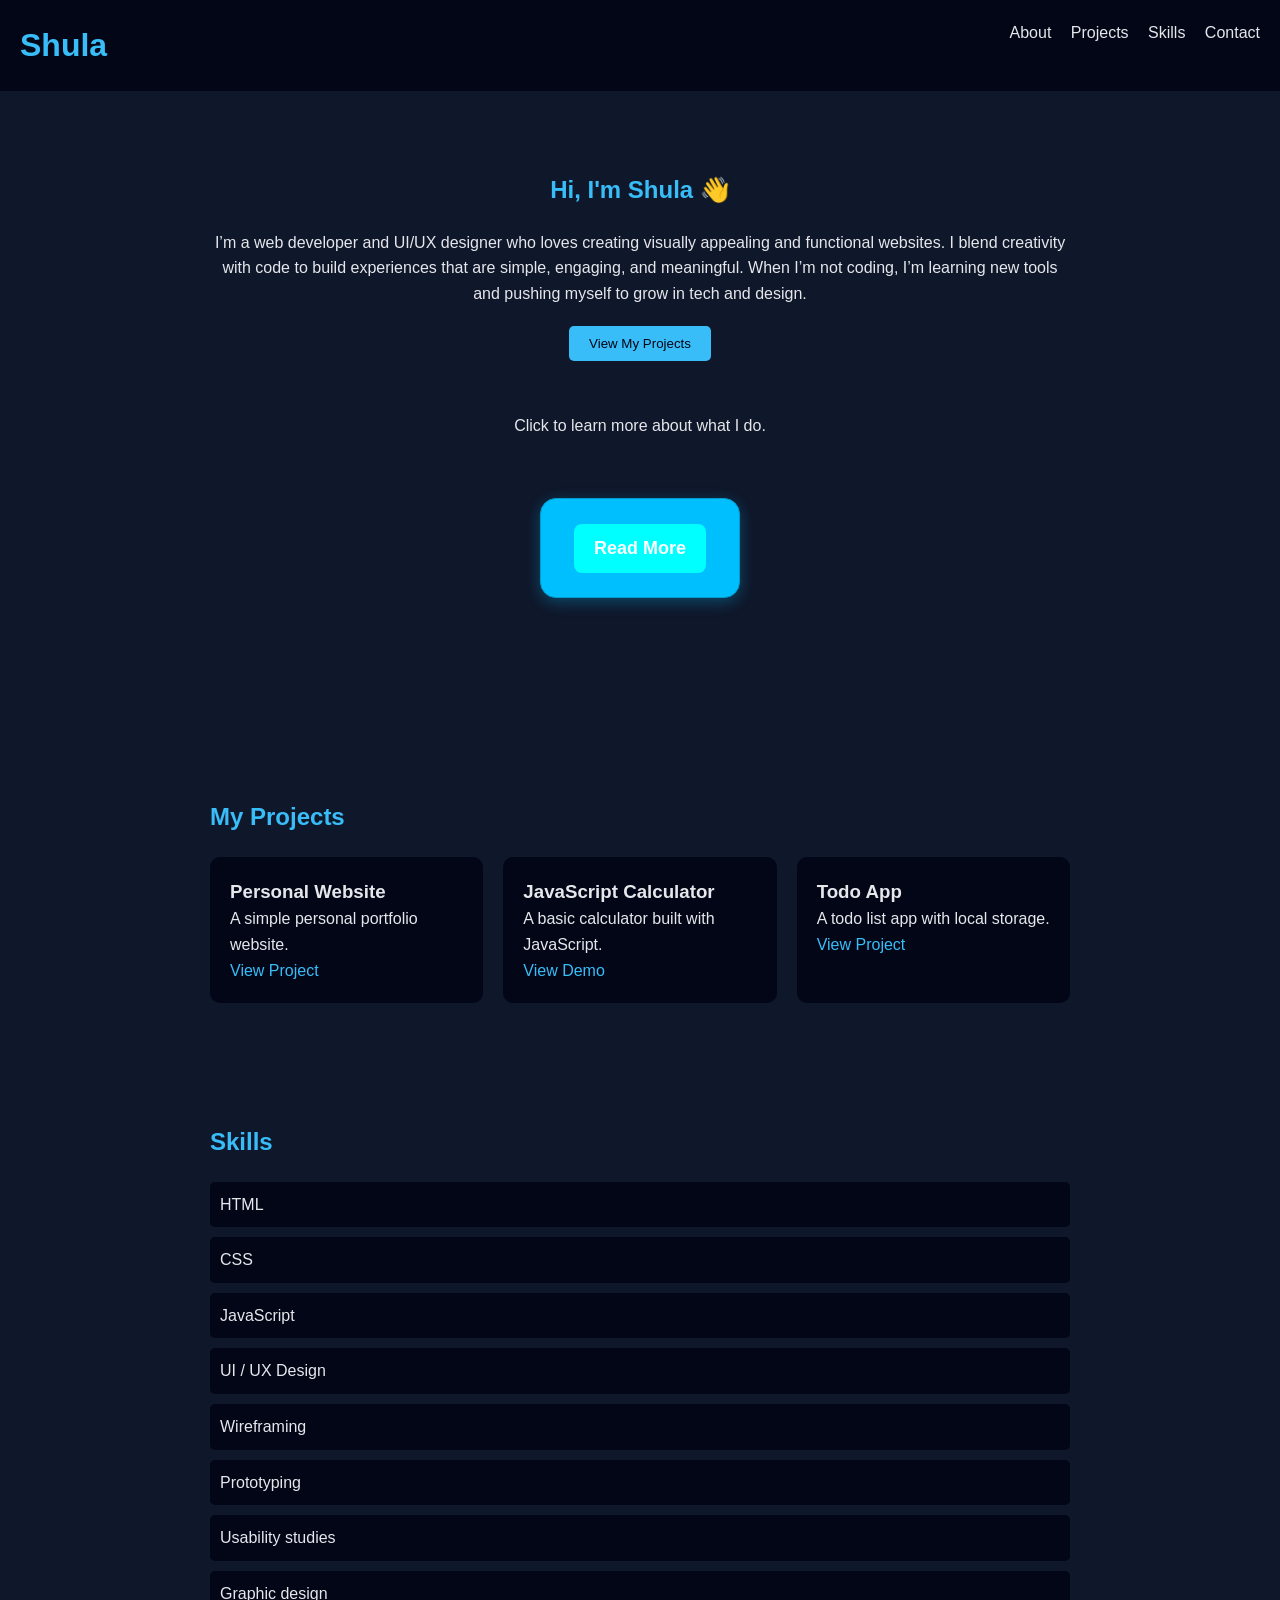
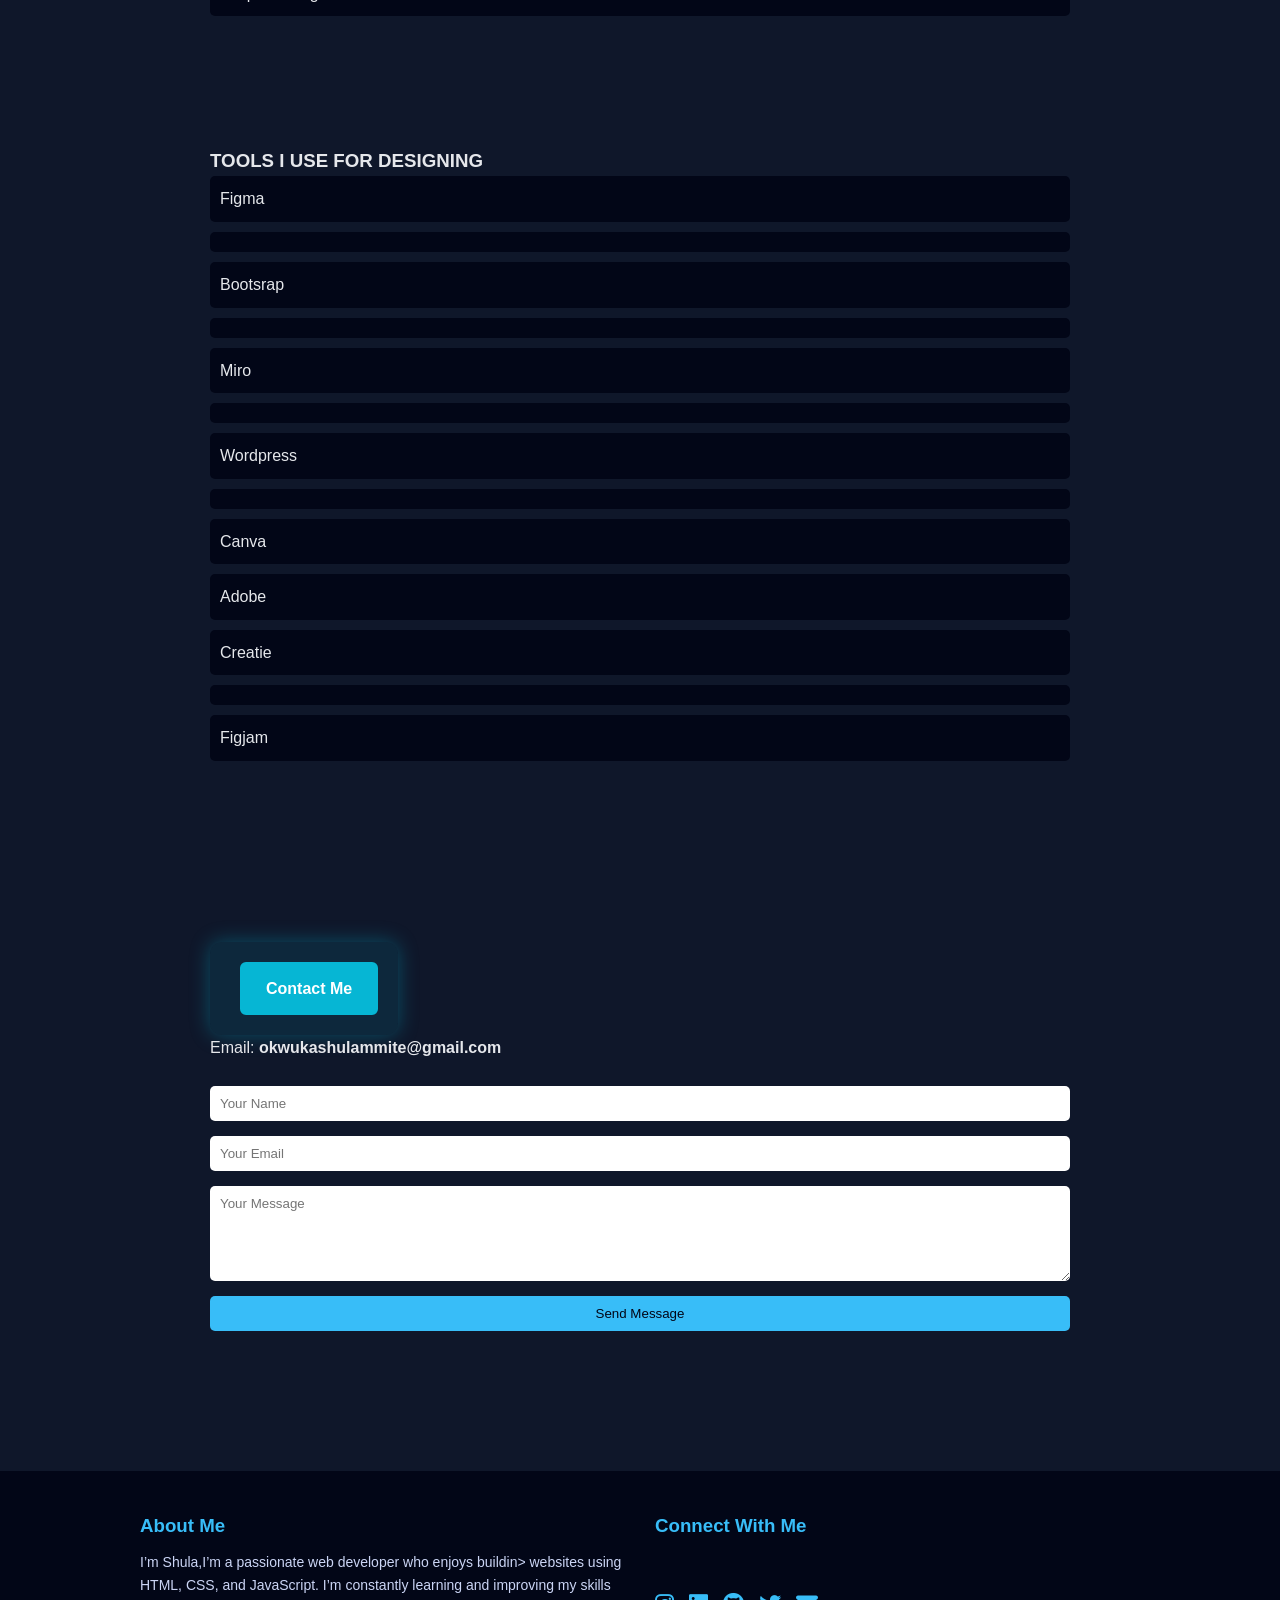
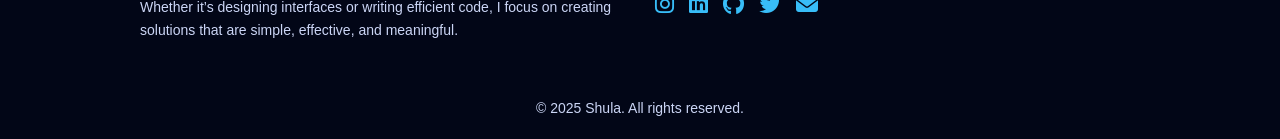
==== index.html @ 353653dd "Initial commit" ====
<!DOCTYPE html>
<html lang="en">
<head>
  <meta charset="UTF-8" />
    <meta name="viewport" content="width=device-width, initial-scale=1.0" />
      <title>Shula | Personal Website</title>
        <link rel="stylesheet" href="style.css" />
        <link
          rel="stylesheet"
            href="https://cdnjs.cloudflare.com/ajax/libs/font-awesome/6.5.0/css/all.min.css"
            />
        </head>
        <body>

          <!-- Navbar -->
            <header>
                <h1>Shula</h1><br>
                    <nav>
<a href="about.html">About</a>    
   <a href="#projects">Projects</a>
    <a href="#skills">Skills</a>
      <a href="#contact">Contact</a>
            </nav>
            </header>

         <!-- Hero Section -->
       <section class="hero">
        <h2>Hi, I'm Shula 👋</h2>
          <p> I’m a web developer and UI/UX designer who loves creating visually appealing and functional websites. I blend creativity with code to build experiences that are simple, engaging, and meaningful. When I’m not coding, I’m learning new tools and pushing myself to grow in tech and design.</p>
<button onclick="scrollToProjects()">View My Projects</button><br>
<br><br>
 <p> Click to learn more about what I do.                                </p>
<div class="read-more-container">
  <a href="about.html" class="read-more-link">Read More</a>
  </div>             
                                     </a>
                                     </section>

          <!-- Projects -->
         <section id="projects">
            <h2>My Projects</h2>

      <div class="projects-container">
        <div class="project-card">
        <h3>Personal Website</h3>
         <p>A simple personal portfolio website.</p>
 <a href="#">View Project</a>
              </div>

      <div class="project-card">
     <h3>JavaScript Calculator</h3>
     <p>A basic calculator built with JavaScript.</p>
  <a href="projects/calculator/index.html" target="_blank">
      View Demo
        </a>
         </div>

       <div class="project-card">
       <h3>Todo App</h3>
        <p>A todo list app with local storage.</p>
       <a href="#">View Project</a>
             </div>
           </div>
           </section>

     <!-- Skills -->
       <section id="skills">
          <h2>Skills</h2>
           <ul>
      <li>HTML</li>
     <li>CSS</li>
     <li>JavaScript</li>
     <li>UI / UX Design</li>
     <li>Wireframing</li>
     <li>Prototyping</li>
     <li>Usability studies</li>
     <li>Graphic design</li>
     </ul>
       </section>


       <!-- Tools -->
       <section id="Tools">
       <h3><strong>TOOLS I USE FOR DESIGNING</strong></h3>
       <ul>
       <li>Figma<li>
       <li>Bootsrap<li>
       <li>Miro<li>
       <li>Wordpress<li>
       <li>Canva</li>
       <li>Adobe</li>
       <li>Creatie<li>
       <li>Figjam</li>
       </ul>
       </section>
       
             <!-- Contact -->
   <section id="contact"><br>
    <div class="contact-btn-container">
  <a href="contact.html" class="contact-btn">Contact Me</a>
       </div>
    <p>Email: <strong>okwukashulammite@gmail.com</strong></p><br>
<form 
  class="contact-form" 
    action="https://formspree.io/f/abcdwxyz" 
      method="POST"
      >
        <input type="text" name="name" placeholder="Your Name" required />
          <input type="email" name="email" placeholder="Your Email" required />
            <textarea name="message" placeholder="Your Message" rows="5" required></textarea>
              <button type="submit">Send Message</button>
              </form>
                   </section>

<footer class="footer">
  <div class="footer-container">

      <!-- About Me -->
          <div class="footer-about">
                <h3>About Me</h3>
                      <p>
 I’m Shula,I’m a passionate web developer who enjoys buildin>
             websites using HTML, CSS, and JavaScript.
              I’m constantly learning and improving my skills 
               Whether it’s designing interfaces or writing efficient code, I focus on creating solutions that are simple, effective, and meaningful.
               </p>
                   </p>
                     </div>

                   <!-- Social Icons -->
                  <div class="footer-socials">
      <h3>Connect With Me</h3><br>                
    <div class="social-icons">
   <a href="https://instagram.com/cindybae2008" target="_blank">
         <i class="fab fa-instagram"></i><br>
        
                  </a>
    <a href="https://linkedin.com/in/shulammite-okwuka" target="_blank">
         <i class="fab fa-linkedin"></i><br>
               </a>
    <a href="https://github.com/voidnite" target="_blank">
        <i class="fab fa-github"></i><br>
                  </a>
  <a href="https://twitter.com/@cindybae2008" target="_blank">
                                                                                                                                                                   
         <i class="fab fa-twitter"></i><br>
        </a>
      <a href="mailto:okwukashulammite@gmail.com">
     <i class="fas fa-envelope"></i><br>
                     </a>
                 </div>
                   </div>

            </div>
<br>
     <p class="footer-copy">© 2025 Shula. All rights reserved.</p>
                   </footer>
  
    <script src="script.js"></script>
             </body>
             </html>
---- style.css ----
* {
  margin: 0;
    padding: 0;
      box-sizing: border-box;
        font-family: Arial, sans-serif;
        }

        body {
          background: #0f172a;
            color: #e5e7eb;
              line-height: 1.6;
              }

              /* Navbar */
              header {
                display: flex;
                  justify-content: space-between;
                    padding: 20px;
                      background: #020617;
                      }

                      header h1 {
                        color: #38bdf8;
                        }

                        nav a {
                          margin-left: 15px;
                            color: #e5e7eb;
                              text-decoration: none;
                              }

                              nav a:hover {
                                color: #38bdf8;
                                }

                                /* Hero */
                                .hero {
                                  text-align: center;
                                    padding: 80px 20px;
                                    }

                                    .hero button {
                                      margin-top: 20px;
                                        padding: 10px 20px;
                                          border: none;
                                            background: #38bdf8;
                                              color: #020617;
                                                cursor: pointer;
                                                  border-radius: 5px;
                                                  }

                                                  .hero button:hover {
                                                    background: #0ea5e9;
                                                    }

                                                    /* Sections */
                                                    section {
                                                      padding: 60px 20px;
                                                        max-width: 900px;
                                                          margin: auto;
                                                          }

                                                          h2 {
                                                            margin-bottom: 20px;
                                                              color: #38bdf8;
                                                              }

                                                              /* Projects */
                                                              .projects-container {
                                                                display: grid;
                                                                  grid-template-columns: repeat(auto-fit, minmax(250px, 1fr));
                                                                    gap: 20px;
                                                                    }

                                                                    .project-card {
                                                                      background: #020617;
                                                                        padding: 20px;
                                                                          border-radius: 10px;
                                                                          }

                                                                          .project-card a {
                                                                            color: #38bdf8;
                                                                              text-decoration: none;
                                                                              }

                                                                              /* Skills */
                                                                              ul {
                                                                                list-style: none;
                                                                                }

                                                                                ul li {
                                                                                  background: #020617;
                                                                                    padding: 10px;
                                                                                      margin-bottom: 10px;
                                                                                        border-radius: 5px;
                                                                                        }

                                                                                        /* Footer */
.footer {
  background: #020617;
    margin-top: 80px;
      padding: 40px 20px 20px;
      }

      .footer-container {
        max-width: 1000px;
          margin: auto;
            display: grid;
              grid-template-columns: repeat(auto-fit, minmax(250px, 1fr));
                gap: 30px;
                }

                .footer h3 {
                  color: #38bdf8;
                    margin-bottom: 10px;
                    }

                    .footer p {
                      color: #cbd5f5;
                        font-size: 14px;
                        }

                        /* Social Icons */
                        .social-icons {
                          display: flex;
                            gap: 15px;
                              margin-top: 10px;
                              }

                              .social-icons a {
                                font-size: 22px;
                                  color: #38bdf8;
                                    transition: 0.3s;
                                    }

                                    .social-icons a:hover {
                                      color: #06b6d4;
                                        transform: translateY(-3px);
                                        }

                                        .footer-copy {
                                          text-align: center;
                                            margin-top: 30px;
                                              font-size: 13px;
                                                color: #94a3b8;
                                                }

                                                                                        
                                                                                              .contact-btn {
                                                                                                display: inline-block;
                                                                                                  margin-left: 10px;
                                                                                                    padding: 12px 24px;
                                                                                                      background: #06b6d4; /* Brighter cyan */
                                                                                                        color: #ffffff;
                                                                                                          border: 2px solid #06b6d4;
                                                                                                            border-radius: 6px;
                                                                                                              text-decoration: none;
                                                                                                                font-weight: bold;
                                                                                                                  transition: 0.3s;
                                                                                                                  }

                                                                                                                  .contact-btn:hover {
                                                                                                                    background: #0ea5e9; /* Lighter blue on hover */
                                                                                                                      border-#0ea5e9
                                                                                                                      color: #ffffff;
                                                                                                                        transform: translateY(-2px);
                                                                                                                          }

.contact-btn-container {
  margin-top: 25px;
    padding: 20px;
      display: inline-block;
        border-radius: 12px;
          background: rgba(6, 182, 212, 0.1); /* soft glow */
            box-shadow: 0 0 20px rgba(6, 182, 212, 0.35);
            }
            
.contact-section {
  max-width: 500px;
    margin: auto;
    }

    .contact-form {
      display: flex;
        flex-direction: column;
        }

        .contact-form input,
        .contact-form textarea {
          margin-bottom: 15px;
            padding: 10px;
              border-radius: 5px;
                border: none;
                  outline: none;
                  }

                  .contact-form button {
                    padding: 10px;
                      background: #38bdf8;
                        color: #020617;
                          border: none;
                            border-radius: 5px;
                              cursor: pointer;
                              }

                              .contact-form button:hover {
                                background: #0ea5e9;
                                }
                                                                                                              .contact-btn:hover {
                                                                                                                background: #38bdf8;
                                                                                                                  color: #020617;
                                                                                                                  }
                                                                                              }
           .social-container {
             margin-top: 40px;
               padding: 25px;
                 background: #020617;
                   border-radius: 15px;
                     box-shadow: 0 0 25px rgba(6, 182, 212, 0.25);
                     }

                     .social-container h3 {
                       margin-bottom: 15px;
                         color: #38bdf8;
                         }

                         /* Links inside container */
                         .social-links {
                           display: grid;
                             grid-template-columns: repeat(auto-fit, minmax(120px, 1fr));
                               gap: 15px;
                               }

                               .social-links a {
                                 text-align: center;
                                   padding: 12px;
                                     background: rgba(6, 182, 212, 0.1);
                                       color: #38bdf8;
                                         text-decoration: none;
                                           border-radius: 8px;
                                             font-weight: bold;
                                               transition: 0.3s;
                                               }

                                               .social-links a:hover {
                                                 background: #06b6d4;
                                                   color: #020617;
                                                     transform: translateY(-3px);
                                                     }
.about-page {
  max-width: 800px;
    margin: 60px auto;
      padding: 20px;
      }
      
      .about-page h2 {
        color: #38bdf8;
          margin-bottom: 20px;
          }
          
          .about-page p {
            margin-bottom: 15px;
              color: #cbd5f5;
                font-size: 16px;
                }
                
                .about-page h3 {
                  margin-top: 30px;
                    margin-bottom: 10px;
                      color: #06b6d4;
                      }
                      
                      .about-page ul {
                        list-style: none;
                          padding-left: 0;
                          }
                          
                          .about-page ul li {
                            background: #020617;
                              padding: 12px;
                                margin-bottom: 10px;
                                  border-radius: 8px;
                                  }                                                     
.about-container {
  display: block;
    max-width: 400px;
      padding: 20px;
        border-radius: 12px;
          background: #111;
            color: #fff;
              text-decoration: none;
                transition: all 0.3s ease;
                  border: 2px solid #444;
                  }

                  .about-container h2 {
                    margin-bottom: 8px;
                    }

                    .about-container p {
                      font-size: 14px;
                        opacity: 0.8;
                        }

                        .about-container:hover {
                          background: #1f1f1f;
                            transform: translateY(-5px);
                              border-color: #00ffd5;
                              }
.read-more-box {
  display: block;
    width: 90%;
      max-width: 500px;
        margin: 60px auto;
          padding: 25px;
            background: #111;
              color: #fff;
                text-align: center;
                  text-decoration: none;
                    font-size: 18px;
                      font-weight: 600;
                        border-radius: 16px;
                          border: 1px solid #333;
                            transition: all 0.3s ease;
                            }
                            
                            /* Hover effect */
                            .read-more-box:hover {
                              transform: translateY(-6px);
                                border-color: #00ffd5;
                                  box-shadow: 0 10px 30px rgba(0, 255, 213, 0.2);
                                    color: #00ffd5;
                                   }                              
.read-more-container {
  width: 200px;
    height: 100px;
      background: #00bfff; /* bright blue/cyan */
        border: 1px solid #009acd; /* slightly darker blue border */
          border-radius: 16px;
            display: flex;
              justify-content: center;
                align-items: center;
                  margin: 60px auto;
                    box-shadow: 0 4px 15px rgba(0,191,255,0.3);
                      transition: all 0.3s ease;
                      }
                      
                      .read-more-container:hover {
                        transform: translateY(-5px);
                          border-color: #00ffff; /* light cyan border on hover */
                            box-shadow: 0 10px 30px rgba(0,255,255,0.4);
                            }
                            
                            .read-more-link {
                              color: #fff;
                                text-decoration: none;
                                  font-weight: 600;
                                    font-size: 18px;
                                      padding: 10px 20px;
                                        background: #00ffff; /* cyan button */
                                          border-radius: 8px;
                                            transition: all 0.3s ease;
                                            }
                                            
                                            .read-more-link:hover {
                                              background: #87cefa; /* lighter blue on hover */
                                                color: #000;
                                                  transform: translateY(-2px);
                                                  }                                   
.certificates {
  display: grid;
    grid-template-columns: repeat(auto-fit, minmax(230px, 1fr));
      gap: 20px;
        margin-top: 20px;
        }
        
        .certificate-card {
          background: #020617;
            padding: 20px;
              border-radius: 12px;
                box-shadow: 0 0 15px rgba(6, 182, 212, 0.15);
                  transition: 0.3s;
                  }
                  
                  .certificate-card:hover {
                    transform: translateY(-5px);
                      box-shadow: 0 0 25px rgba(6, 182, 212, 0.35);
                      }
.certificate-card {
  display: block; /* make anchor behave like a block */
    text-decoration: none; /* remove underline */
      cursor: pointer;
      }                      
                      .certificate-card h4 {
                        color: #38bdf8;
                          margin-bottom: 8px;
                          }
                          
                          .certificate-card p {
                            font-size: 14px;
                              color: #cbd5f5;
                                margin-bottom: 5px;
                                }
                                
                                .certificate-card span {
                                  font-size: 12px;
                                    color: #94a3b8;
                                    }
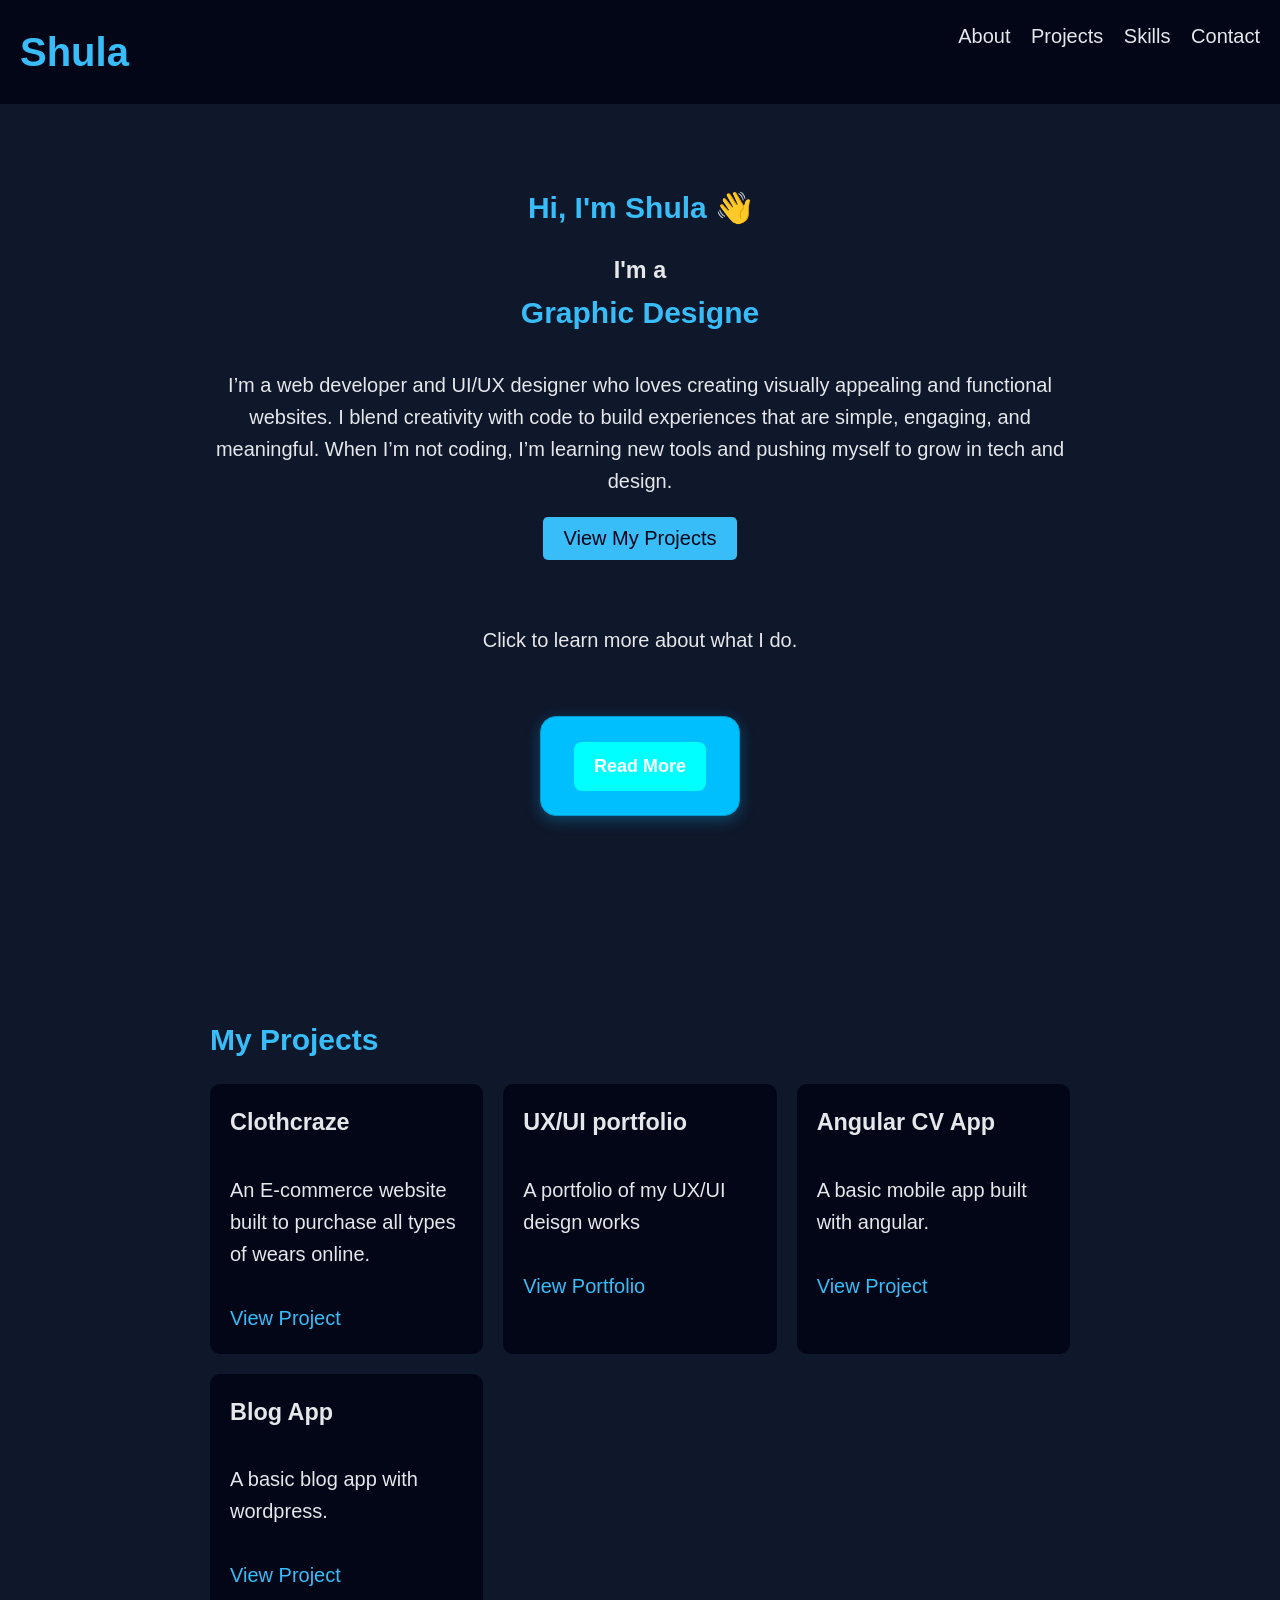
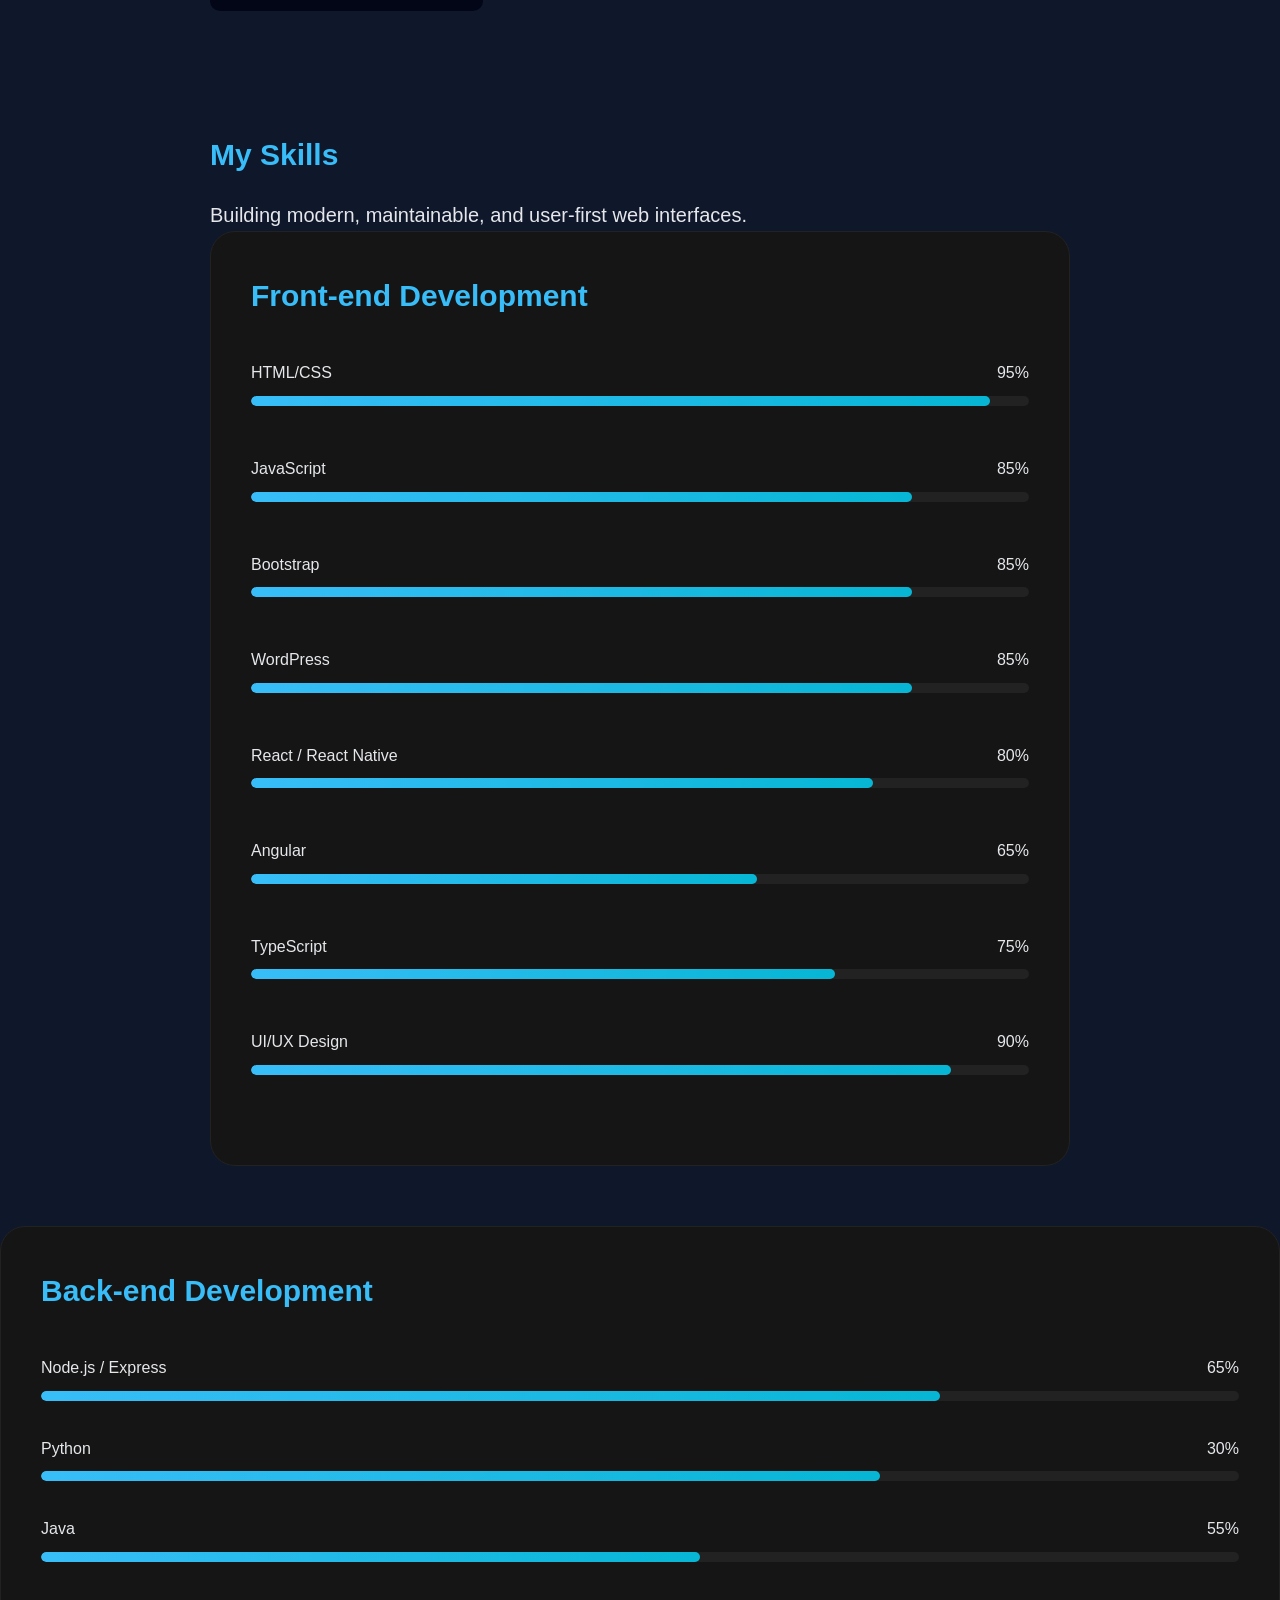
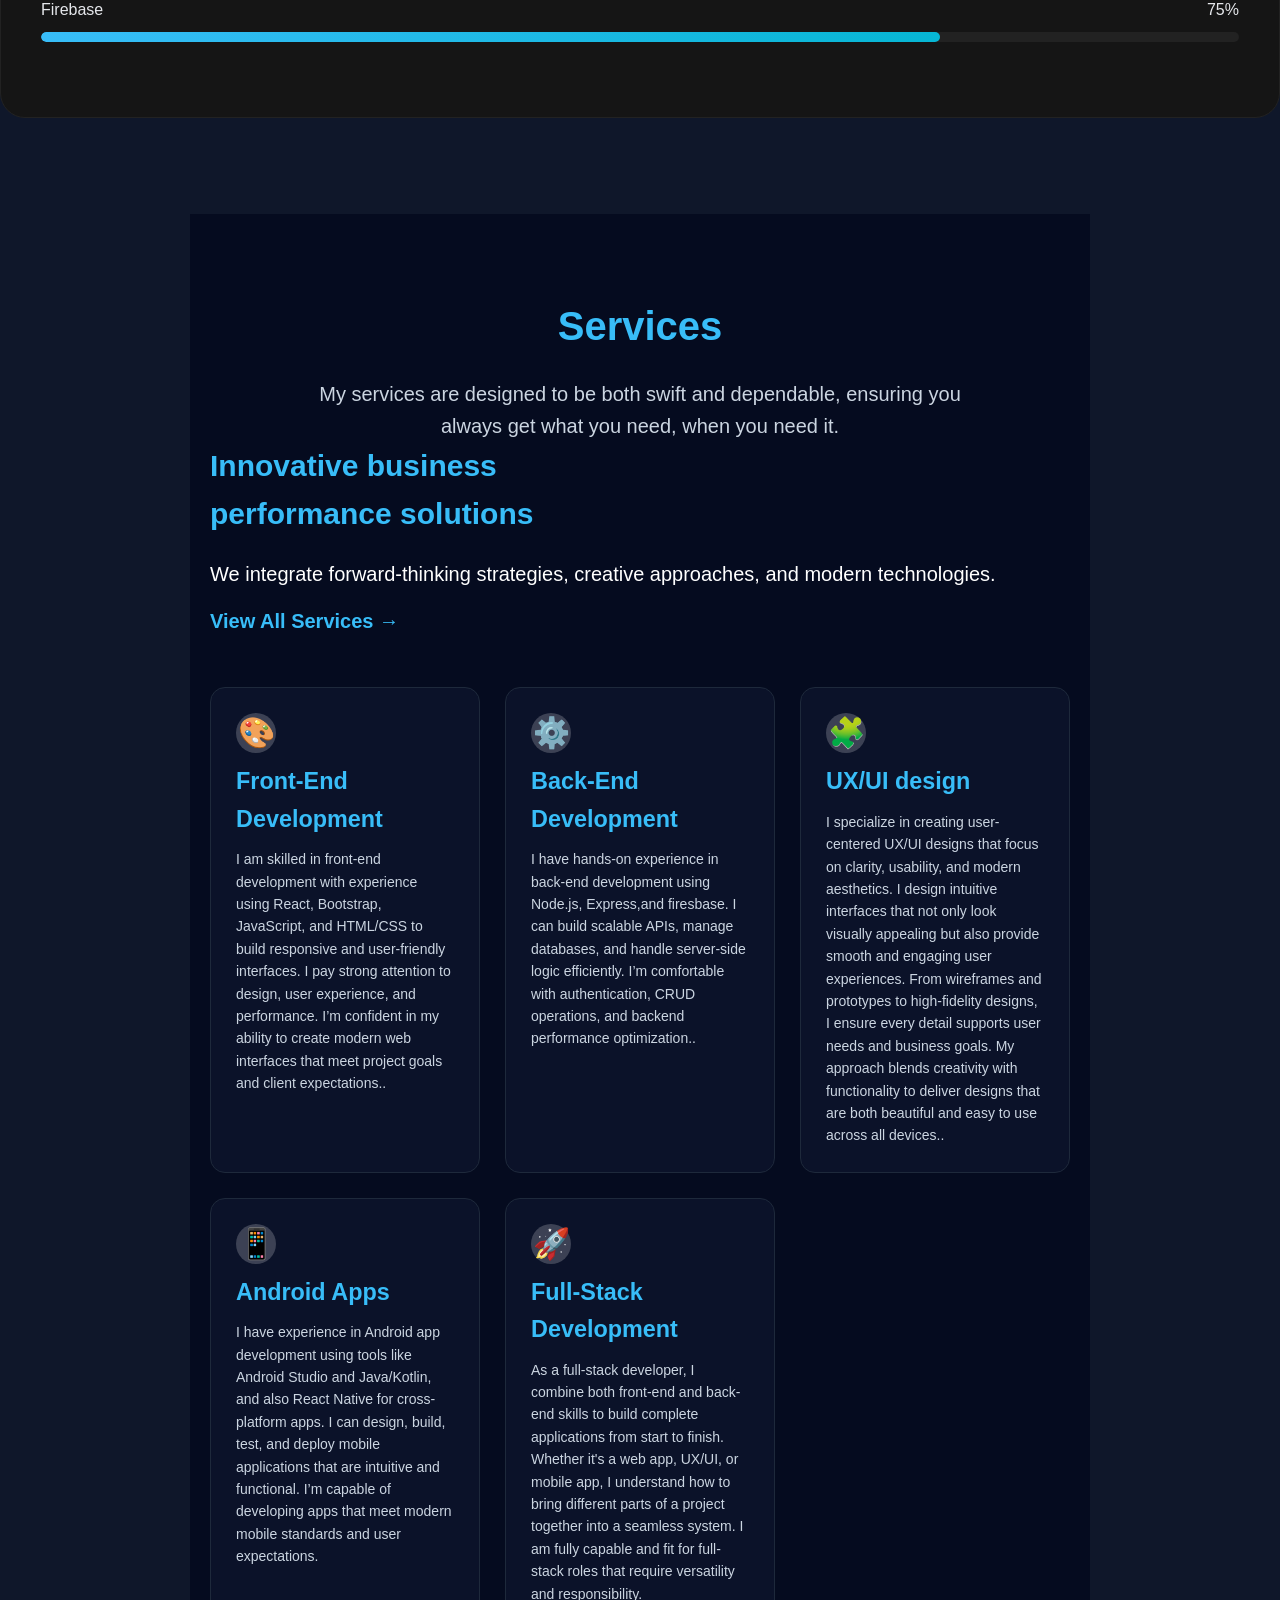
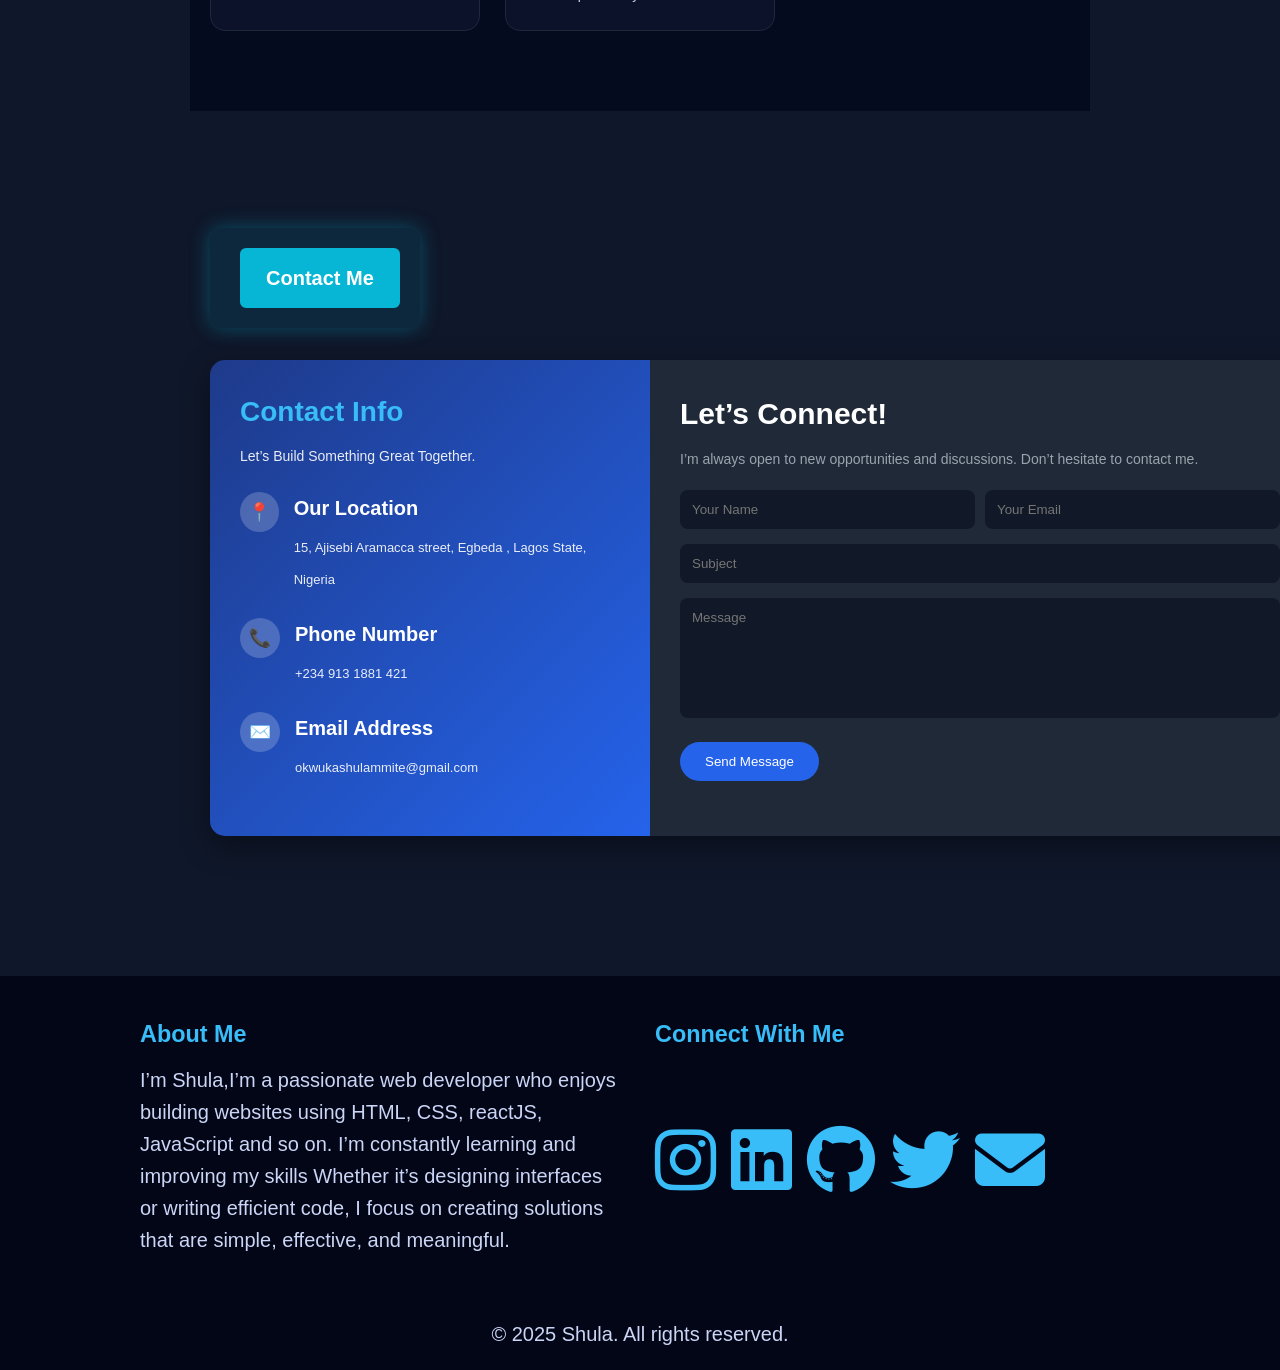
==== commit 05078c8e: "Finish merge" ====
--- a/index.html
+++ b/index.html
@@ -1,161 +1,516 @@
 <!DOCTYPE html>
 <html lang="en">
+
 <head>
   <meta charset="UTF-8" />
-    <meta name="viewport" content="width=device-width, initial-scale=1.0" />
-      <title>Shula | Personal Website</title>
-        <link rel="stylesheet" href="style.css" />
-        <link
-          rel="stylesheet"
-            href="https://cdnjs.cloudflare.com/ajax/libs/font-awesome/6.5.0/css/all.min.css"
-            />
-        </head>
-        <body>
-
-          <!-- Navbar -->
-            <header>
-                <h1>Shula</h1><br>
-                    <nav>
-<a href="about.html">About</a>    
-   <a href="#projects">Projects</a>
-    <a href="#skills">Skills</a>
+  <meta name="viewport" content="width=device-width, initial-scale=1.0" />
+  <title>Shula | Personal Website</title>
+  <link rel="stylesheet" href="style.css" />
+  <link rel="stylesheet" href="https://cdnjs.cloudflare.com/ajax/libs/font-awesome/6.5.0/css/all.min.css" />
+</head>
+
+<body>
+
+  <!-- Navbar -->
+  <header>
+    <h1>Shula</h1><br>
+    <nav>
+      <a href="About.html">About</a>
+      <a href="#projects">Projects</a>
+      <a href="#skills">Skills</a>
       <a href="#contact">Contact</a>
-            </nav>
-            </header>
-
-         <!-- Hero Section -->
-       <section class="hero">
-        <h2>Hi, I'm Shula 👋</h2>
-          <p> I’m a web developer and UI/UX designer who loves creating visually appealing and functional websites. I blend creativity with code to build experiences that are simple, engaging, and meaningful. When I’m not coding, I’m learning new tools and pushing myself to grow in tech and design.</p>
-<button onclick="scrollToProjects()">View My Projects</button><br>
-<br><br>
- <p> Click to learn more about what I do.                                </p>
-<div class="read-more-container">
-  <a href="about.html" class="read-more-link">Read More</a>
-  </div>             
-                                     </a>
-                                     </section>
-
-          <!-- Projects -->
-         <section id="projects">
-            <h2>My Projects</h2>
-
-      <div class="projects-container">
-        <div class="project-card">
-        <h3>Personal Website</h3>
-         <p>A simple personal portfolio website.</p>
- <a href="#">View Project</a>
-              </div>
-
+    </nav>
+  </header>
+
+  <!-- Hero Section -->
+  <section class="hero">
+    <h2>Hi, I'm Shula 👋</h2>
+    <h3> I'm a </h3>
+    <h3 class="typing"> </h3>
+    <br>
+
+    <p> I’m a web developer and UI/UX designer who loves creating visually appealing and functional websites. I blend
+      creativity with code to build experiences that are simple, engaging, and meaningful. When I’m not coding, I’m
+      learning new tools and pushing myself to grow in tech and design.</p>
+    <button onclick="scrollToProjects()">View My Projects</button><br>
+    <br><br>
+    <p> Click to learn more about what I do. </p>
+    <div class="read-more-container">
+      <a href="About.html" class="read-more-link">Read More</a>
+    </div>
+    </a>
+  </section>
+
+  <!-- Projects -->
+  <section id="projects">
+    <h2>My Projects</h2>
+
+    <div class="projects-container">
       <div class="project-card">
-     <h3>JavaScript Calculator</h3>
-     <p>A basic calculator built with JavaScript.</p>
-  <a href="projects/calculator/index.html" target="_blank">
-      View Demo
+        <h3>Clothcraze</h3>
+        <br>
+        <p>An E-commerce website built to purchase all types of wears online.</p>
+        <br>
+        <a href="https://shula-website.vercel.app/">View Project</a>
+      </div>
+
+      <div class="project-card">
+        <h3>UX/UI portfolio</h3>
+        <br>
+        <p>A portfolio of my UX/UI deisgn works</p>
+        <br>
+        <a href="https://uxfol.io/f5280a85" target="_blank">
+          View Portfolio
         </a>
-         </div>
-
-       <div class="project-card">
-       <h3>Todo App</h3>
-        <p>A todo list app with local storage.</p>
-       <a href="#">View Project</a>
-             </div>
-           </div>
-           </section>
-
-     <!-- Skills -->
-       <section id="skills">
-          <h2>Skills</h2>
-           <ul>
-      <li>HTML</li>
-     <li>CSS</li>
-     <li>JavaScript</li>
-     <li>UI / UX Design</li>
-     <li>Wireframing</li>
-     <li>Prototyping</li>
-     <li>Usability studies</li>
-     <li>Graphic design</li>
-     </ul>
-       </section>
-
-
-       <!-- Tools -->
-       <section id="Tools">
-       <h3><strong>TOOLS I USE FOR DESIGNING</strong></h3>
-       <ul>
-       <li>Figma<li>
-       <li>Bootsrap<li>
-       <li>Miro<li>
-       <li>Wordpress<li>
-       <li>Canva</li>
-       <li>Adobe</li>
-       <li>Creatie<li>
-       <li>Figjam</li>
-       </ul>
-       </section>
-       
-             <!-- Contact -->
-   <section id="contact"><br>
+      </div>
+
+      <div class="project-card">
+        <h3>Angular CV App</h3>
+        <br>
+        <p>A basic mobile app built with angular.</p>
+        <br>
+        <a href="https://angular-cv-app.vercel.app/">View Project</a>
+      </div>
+
+      <div class="project-card">
+        <h3>Blog App</h3>
+        <br>
+        <p>A basic blog app with wordpress.</p>
+        <br>
+        <a href="https://blog-app-rho-flame.vercel.app/">View Project</a>
+      </div>
+    </div>
+  </section>
+
+
+  <!-- SKILLS SECTION -->
+  <section id="skills">
+
+    <h2>My Skills</h2>
+    <p>Building modern, maintainable, and user-first web interfaces.</p>
+
+    <div class="skills-container">
+
+      <!-- FRONTEND -->
+      <div class="skills-box">
+
+        <h3>Front-end Development</h3>
+
+        <!-- HTML -->
+        <div class="skill clickable-skill">
+
+          <div class="skill-info">
+            <span>HTML/CSS</span>
+            <span>95%</span>
+          </div>
+
+          <div class="progress-bar">
+            <div class="progress html"></div>
+          </div>
+
+          <p class="skill-description">
+            I build responsive and modern website layouts using HTML and CSS.
+          </p>
+
+        </div>
+
+        <!-- JAVASCRIPT -->
+        <div class="skill clickable-skill">
+
+          <div class="skill-info">
+            <span>JavaScript</span>
+            <span>85%</span>
+          </div>
+
+          <div class="progress-bar">
+            <div class="progress js"></div>
+          </div>
+
+          <p class="skill-description">
+            I create interactive and dynamic website functionality using JavaScript.
+          </p>
+
+        </div>
+
+        <!-- BOOTSTRAP -->
+        <div class="skill clickable-skill">
+
+          <div class="skill-info">
+            <span>Bootstrap</span>
+            <span>85%</span>
+          </div>
+
+          <div class="progress-bar">
+            <div class="progress bootstrap"></div>
+          </div>
+
+          <p class="skill-description">
+            I use Bootstrap to create responsive and mobile-friendly layouts quickly.
+          </p>
+
+        </div>
+
+        <!-- WORDPRESS -->
+        <div class="skill clickable-skill">
+
+          <div class="skill-info">
+            <span>WordPress</span>
+            <span>85%</span>
+          </div>
+
+          <div class="progress-bar">
+            <div class="progress wordpress"></div>
+          </div>
+
+          <p class="skill-description">
+            I build and customize WordPress websites for businesses and personal brands.
+          </p>
+
+        </div>
+
+        <!-- REACT -->
+        <div class="skill clickable-skill">
+
+          <div class="skill-info">
+            <span>React / React Native</span>
+            <span>80%</span>
+          </div>
+
+          <div class="progress-bar">
+            <div class="progress react"></div>
+          </div>
+
+          <p class="skill-description">
+            I create fast and interactive user interfaces using React and React Native, for both web and mobile.
+          </p>
+
+        </div>
+
+        <!-- ANGULAR -->
+        <div class="skill clickable-skill">
+
+          <div class="skill-info">
+            <span>Angular</span>
+            <span>65%</span>
+          </div>
+
+          <div class="progress-bar">
+            <div class="progress angular"></div>
+          </div>
+
+          <p class="skill-description">
+            I develop scalable web applications using Angular framework.
+          </p>
+
+        </div>
+
+        <!-- TYPESCRIPT -->
+        <div class="skill clickable-skill">
+
+          <div class="skill-info">
+            <span>TypeScript</span>
+            <span>75%</span>
+          </div>
+
+          <div class="progress-bar">
+            <div class="progress typescript"></div>
+          </div>
+
+          <p class="skill-description">
+            I use TypeScript to write cleaner and more maintainable JavaScript code.
+          </p>
+
+        </div>
+
+        <!-- UI/UX -->
+        <div class="skill clickable-skill">
+
+          <div class="skill-info">
+            <span>UI/UX Design</span>
+            <span>90%</span>
+          </div>
+
+          <div class="progress-bar">
+            <div class="progress ux"></div>
+          </div>
+
+          <p class="skill-description">
+            I design clean and user-friendly interfaces with great user experiences.
+          </p>
+
+        </div>
+
+      </div>
+
+    </div>
+
+  </section>
+  <!-- Backend -->
+  <div class="skills-box">
+
+    <h3>Back-end Development</h3>
+
+    <div class="skill clickable-skill">
+
+      <div class="skill-info">
+        <span>Node.js / Express</span>
+        <span>65%</span>
+      </div>
+
+      <div class="progress-bar">
+        <div class="progress node"></div>
+        <p class="skill-description">
+          I build and customize WordPress websites for businesses and personal brands.
+        </p>
+      </div>
+    </div>
+
+    <div class="skill clickable-skill">
+
+      <div class="skill-info">
+        <span>Python</span>
+        <span>30%</span>
+      </div>
+
+      <div class="progress-bar">
+        <div class="progress python"></div>
+        <p class="skill-description">
+          I build and customize WordPress websites for businesses and personal brands.
+        </p>
+      </div>
+    </div>
+
+
+
+    <div class="skill clickable-skill">
+
+      <div class="skill-info">
+        <span>Java</span>
+        <span>55%</span>
+      </div>
+
+      <div class="progress-bar">
+        <div class="progress java"></div>
+        <p class="skill-description">
+          I build and customize WordPress websites for businesses and personal brands.
+        </p>
+      </div>
+    </div>
+
+    <div class="skill clickable-skill">
+
+      <div class="skill-info">
+        <span> Firebase </span>
+        <span>75%</span>
+      </div>
+
+      <div class="progress-bar">
+        <div class="progress database"></div>
+        <p class="skill-description">
+          I build and customize WordPress websites for businesses and personal brands.
+        </p>
+      </div>
+    </div>
+
+  </div>
+
+  </div>
+  <br>
+  <br>
+  <br>
+
+  </section>
+
+  <section id="services" class="services section">
+
+    <div class="container section-title">
+      <h2>Services</h2>
+      <p>My services are designed to be both swift and dependable, ensuring you always get what you need, when you need
+        it.</p>
+    </div>
+
+    <div class="container">
+
+      <div class="service-header">
+        <div class="row">
+
+          <div class="col-lg-8">
+            <h2 class="service-heading">
+              <div>Innovative business</div>
+              <div><span>performance solutions</span></div>
+            </h2>
+          </div>
+
+          <div class="col-lg-4">
+            <p>
+              We integrate forward-thinking strategies, creative approaches, and modern technologies.
+            </p>
+
+            <a href="#" class="service-btn">View All Services →</a>
+          </div>
+
+        </div>
+      </div>
+
+      <div class="service-grid">
+
+        <div class="service-card">
+          <div class="icon">🎨</div>
+          <h3>Front-End Development</h3>
+          <p>I am skilled in front-end development with experience using React, Bootstrap, JavaScript, and HTML/CSS to
+            build responsive and user-friendly interfaces. I pay strong attention to design, user experience, and
+            performance. I’m confident in my ability to create modern web interfaces that meet project goals and client
+            expectations..</p>
+        </div>
+
+        <div class="service-card">
+          <div class="icon">⚙️</div>
+          <h3>Back-End Development</h3>
+          <p>
+            I have hands-on experience in back-end development using Node.js, Express,and firesbase. I can build
+            scalable APIs, manage databases, and handle server-side logic efficiently. I’m comfortable with
+            authentication, CRUD operations, and backend performance optimization..</p>
+        </div>
+
+        <div class="service-card">
+          <div class="icon">🧩</div>
+          <h3>UX/UI design</h3>
+          <p>I specialize in creating user-centered UX/UI designs that focus on clarity, usability, and modern
+            aesthetics. I design intuitive interfaces that not only look visually appealing but also provide smooth and
+            engaging user experiences. From wireframes and prototypes to high-fidelity designs, I ensure every detail
+            supports user needs and business goals. My approach blends creativity with functionality to deliver designs
+            that are both beautiful and easy to use across all devices..</p>
+        </div>
+
+        <div class="service-card">
+          <div class="icon">📱</div>
+          <h3>Android Apps</h3>
+          <p>
+            I have experience in Android app development using tools like Android Studio and Java/Kotlin, and also React
+            Native for cross-platform apps. I can design, build, test, and deploy mobile applications that are intuitive
+            and functional. I’m capable of developing apps that meet modern mobile standards and user expectations.</p>
+        </div>
+
+        <div class="service-card">
+          <div class="icon">🚀</div>
+          <h3>Full-Stack Development</h3>
+          <p>
+            As a full-stack developer, I combine both front-end and back-end skills to build complete applications from
+            start to finish. Whether it's a web app, UX/UI, or mobile app, I understand how to bring different
+            parts of a project together into a seamless system. I am fully capable and fit for full-stack roles that
+            require versatility and responsibility.</p>
+        </div>
+
+      </div>
+
+    </div>
+  </section>
+
+  <!-- Contact -->
+  <section id="contact"><br>
     <div class="contact-btn-container">
-  <a href="contact.html" class="contact-btn">Contact Me</a>
-       </div>
-    <p>Email: <strong>okwukashulammite@gmail.com</strong></p><br>
-<form 
-  class="contact-form" 
-    action="https://formspree.io/f/abcdwxyz" 
-      method="POST"
-      >
-        <input type="text" name="name" placeholder="Your Name" required />
-          <input type="email" name="email" placeholder="Your Email" required />
-            <textarea name="message" placeholder="Your Message" rows="5" required></textarea>
-              <button type="submit">Send Message</button>
-              </form>
-                   </section>
-
-<footer class="footer">
-  <div class="footer-container">
+      <a href="contact.html" class="contact-btn">Contact Me</a>
+    </div>
+    <br>
+    <br>
+
+    <div class="contact-container">
+
+      <!-- LEFT SIDE -->
+      <div class="contact-info">
+        <h2>Contact Info</h2>
+        <p>Let’s Build Something Great Together.</p>
+
+        <div class="info-box">
+          <div class="icon">📍</div>
+          <div>
+            <h4>Our Location</h4>
+            <span>15, Ajisebi Aramacca street, Egbeda , Lagos State, Nigeria</span>
+          </div>
+        </div>
+
+        <div class="info-box">
+          <div class="icon">📞</div>
+          <div>
+            <h4>Phone Number</h4>
+            <span>+234 913 1881 421</span>
+          </div>
+        </div>
+
+        <div class="info-box">
+          <div class="icon">✉️</div>
+          <div>
+            <h4>Email Address</h4>
+            <span>okwukashulammite@gmail.com</span>
+          </div>
+        </div>
+      </div>
+
+      <!-- RIGHT SIDE -->
+      <div class="contact-form">
+        <h2>Let’s Connect!</h2>
+        <p>I’m always open to new opportunities and discussions. Don’t hesitate to contact me.</p>
+
+        <div class="form-group">
+          <input type="text" placeholder="Your Name">
+          <input type="email" placeholder="Your Email">
+        </div>
+
+        <input type="text" placeholder="Subject">
+        <textarea placeholder="Message"></textarea>
+
+        <button>Send Message</button>
+      </div>
+
+    </div>
+  </section>
+
+  <footer class="footer">
+    <div class="footer-container">
 
       <!-- About Me -->
-          <div class="footer-about">
-                <h3>About Me</h3>
-                      <p>
- I’m Shula,I’m a passionate web developer who enjoys buildin>
-             websites using HTML, CSS, and JavaScript.
-              I’m constantly learning and improving my skills 
-               Whether it’s designing interfaces or writing efficient code, I focus on creating solutions that are simple, effective, and meaningful.
-               </p>
-                   </p>
-                     </div>
-
-                   <!-- Social Icons -->
-                  <div class="footer-socials">
-      <h3>Connect With Me</h3><br>                
-    <div class="social-icons">
-   <a href="https://instagram.com/cindybae2008" target="_blank">
-         <i class="fab fa-instagram"></i><br>
-        
-                  </a>
-    <a href="https://linkedin.com/in/shulammite-okwuka" target="_blank">
-         <i class="fab fa-linkedin"></i><br>
-               </a>
-    <a href="https://github.com/voidnite" target="_blank">
-        <i class="fab fa-github"></i><br>
-                  </a>
-  <a href="https://twitter.com/@cindybae2008" target="_blank">
-                                                                                                                                                                   
-         <i class="fab fa-twitter"></i><br>
-        </a>
-      <a href="mailto:okwukashulammite@gmail.com">
-     <i class="fas fa-envelope"></i><br>
-                     </a>
-                 </div>
-                   </div>
-
-            </div>
-<br>
-     <p class="footer-copy">© 2025 Shula. All rights reserved.</p>
-                   </footer>
-  
-    <script src="script.js"></script>
-             </body>
-             </html>
+      <div class="footer-about">
+        <h3>About Me</h3>
+        <p>
+          I’m Shula,I’m a passionate web developer who enjoys building
+          websites using HTML, CSS, reactJS, JavaScript and so on.
+          I’m constantly learning and improving my skills
+          Whether it’s designing interfaces or writing efficient code, I focus on creating solutions that are simple,
+          effective, and meaningful.
+        </p>
+        </p>
+      </div>
+
+      <!-- Social Icons -->
+      <div class="footer-socials">
+        <h3>Connect With Me</h3><br>
+        <div class="social-icons">
+          <a href="https://instagram.com/cindybae2008" target="_blank">
+            <i class="fab fa-instagram"></i><br>
+
+          </a>
+          <a href="https://linkedin.com/in/shulammite-okwuka" target="_blank">
+            <i class="fab fa-linkedin"></i><br>
+          </a>
+          <a href="https://github.com/voidnite" target="_blank">
+            <i class="fab fa-github"></i><br>
+          </a>
+          <a href="https://twitter.com/@cindybae2008" target="_blank">
+
+            <i class="fab fa-twitter"></i><br>
+          </a>
+          <a href="mailto:okwukashulammite@gmail.com">
+            <i class="fas fa-envelope"></i><br>
+          </a>
+        </div>
+      </div>
+
+    </div>
+    <br>
+    <p class="footer-copy">© 2025 Shula. All rights reserved.</p>
+  </footer>
+
+  <script src="script.js"></script>
+</body>
+
+</html>
--- a/style.css
+++ b/style.css
@@ -1,408 +1,811 @@
      * {
-  margin: 0;
-    padding: 0;
-      box-sizing: border-box;
-        font-family: Arial, sans-serif;
-        }
-
-        body {
-          background: #0f172a;
-            color: #e5e7eb;
-              line-height: 1.6;
-              }
-
-              /* Navbar */
-              header {
-                display: flex;
-                  justify-content: space-between;
-                    padding: 20px;
-                      background: #020617;
-                      }
-
-                      header h1 {
-                        color: #38bdf8;
-                        }
-
-                        nav a {
-                          margin-left: 15px;
-                            color: #e5e7eb;
-                              text-decoration: none;
-                              }
-
-                              nav a:hover {
-                                color: #38bdf8;
-                                }
-
-                                /* Hero */
-                                .hero {
-                                  text-align: center;
-                                    padding: 80px 20px;
-                                    }
-
-                                    .hero button {
-                                      margin-top: 20px;
-                                        padding: 10px 20px;
-                                          border: none;
-                                            background: #38bdf8;
-                                              color: #020617;
-                                                cursor: pointer;
-                                                  border-radius: 5px;
-                                                  }
-
-                                                  .hero button:hover {
-                                                    background: #0ea5e9;
-                                                    }
-
-                                                    /* Sections */
-                                                    section {
-                                                      padding: 60px 20px;
-                                                        max-width: 900px;
-                                                          margin: auto;
-                                                          }
-
-                                                          h2 {
-                                                            margin-bottom: 20px;
-                                                              color: #38bdf8;
-                                                              }
-
-                                                              /* Projects */
-                                                              .projects-container {
-                                                                display: grid;
-                                                                  grid-template-columns: repeat(auto-fit, minmax(250px, 1fr));
-                                                                    gap: 20px;
-                                                                    }
-
-                                                                    .project-card {
-                                                                      background: #020617;
-                                                                        padding: 20px;
-                                                                          border-radius: 10px;
-                                                                          }
-
-                                                                          .project-card a {
-                                                                            color: #38bdf8;
-                                                                              text-decoration: none;
-                                                                              }
-
-                                                                              /* Skills */
-                                                                              ul {
-                                                                                list-style: none;
-                                                                                }
-
-                                                                                ul li {
-                                                                                  background: #020617;
-                                                                                    padding: 10px;
-                                                                                      margin-bottom: 10px;
-                                                                                        border-radius: 5px;
-                                                                                        }
-
-                                                                                        /* Footer */
-.footer {
-  background: #020617;
-    margin-top: 80px;
-      padding: 40px 20px 20px;
-      }
-
-      .footer-container {
-        max-width: 1000px;
-          margin: auto;
-            display: grid;
-              grid-template-columns: repeat(auto-fit, minmax(250px, 1fr));
-                gap: 30px;
-                }
-
-                .footer h3 {
-                  color: #38bdf8;
-                    margin-bottom: 10px;
-                    }
-
-                    .footer p {
-                      color: #cbd5f5;
-                        font-size: 14px;
-                        }
-
-                        /* Social Icons */
-                        .social-icons {
-                          display: flex;
-                            gap: 15px;
-                              margin-top: 10px;
-                              }
-
-                              .social-icons a {
-                                font-size: 22px;
-                                  color: #38bdf8;
-                                    transition: 0.3s;
-                                    }
-
-                                    .social-icons a:hover {
-                                      color: #06b6d4;
-                                        transform: translateY(-3px);
-                                        }
-
-                                        .footer-copy {
-                                          text-align: center;
-                                            margin-top: 30px;
-                                              font-size: 13px;
-                                                color: #94a3b8;
-                                                }
-
-                                                                                        
-                                                                                              .contact-btn {
-                                                                                                display: inline-block;
-                                                                                                  margin-left: 10px;
-                                                                                                    padding: 12px 24px;
-                                                                                                      background: #06b6d4; /* Brighter cyan */
-                                                                                                        color: #ffffff;
-                                                                                                          border: 2px solid #06b6d4;
-                                                                                                            border-radius: 6px;
-                                                                                                              text-decoration: none;
-                                                                                                                font-weight: bold;
-                                                                                                                  transition: 0.3s;
-                                                                                                                  }
-
-                                                                                                                  .contact-btn:hover {
-                                                                                                                    background: #0ea5e9; /* Lighter blue on hover */
-                                                                                                                      border-#0ea5e9
-                                                                                                                      color: #ffffff;
-                                                                                                                        transform: translateY(-2px);
-                                                                                                                          }
-
-.contact-btn-container {
-  margin-top: 25px;
-    padding: 20px;
-      display: inline-block;
-        border-radius: 12px;
-          background: rgba(6, 182, 212, 0.1); /* soft glow */
-            box-shadow: 0 0 20px rgba(6, 182, 212, 0.35);
-            }
-            
-.contact-section {
-  max-width: 500px;
-    margin: auto;
-    }
-
-    .contact-form {
-      display: flex;
-        flex-direction: column;
-        }
-
-        .contact-form input,
-        .contact-form textarea {
-          margin-bottom: 15px;
-            padding: 10px;
-              border-radius: 5px;
-                border: none;
-                  outline: none;
-                  }
-
-                  .contact-form button {
-                    padding: 10px;
-                      background: #38bdf8;
-                        color: #020617;
-                          border: none;
-                            border-radius: 5px;
-                              cursor: pointer;
-                              }
-
-                              .contact-form button:hover {
-                                background: #0ea5e9;
-                                }
-                                                                                                              .contact-btn:hover {
-                                                                                                                background: #38bdf8;
-                                                                                                                  color: #020617;
-                                                                                                                  }
-                                                                                              }
-           .social-container {
-             margin-top: 40px;
-               padding: 25px;
-                 background: #020617;
-                   border-radius: 15px;
-                     box-shadow: 0 0 25px rgba(6, 182, 212, 0.25);
-                     }
-
-                     .social-container h3 {
-                       margin-bottom: 15px;
-                         color: #38bdf8;
-                         }
-
-                         /* Links inside container */
-                         .social-links {
-                           display: grid;
-                             grid-template-columns: repeat(auto-fit, minmax(120px, 1fr));
-                               gap: 15px;
-                               }
-
-                               .social-links a {
-                                 text-align: center;
-                                   padding: 12px;
-                                     background: rgba(6, 182, 212, 0.1);
-                                       color: #38bdf8;
-                                         text-decoration: none;
-                                           border-radius: 8px;
-                                             font-weight: bold;
-                                               transition: 0.3s;
-                                               }
-
-                                               .social-links a:hover {
-                                                 background: #06b6d4;
-                                                   color: #020617;
-                                                     transform: translateY(-3px);
-                                                     }
-.about-page {
-  max-width: 800px;
-    margin: 60px auto;
-      padding: 20px;
-      }
-      
-      .about-page h2 {
-        color: #38bdf8;
-          margin-bottom: 20px;
-          }
-          
-          .about-page p {
-            margin-bottom: 15px;
-              color: #cbd5f5;
-                font-size: 16px;
-                }
-                
-                .about-page h3 {
-                  margin-top: 30px;
-                    margin-bottom: 10px;
-                      color: #06b6d4;
-                      }
-                      
-                      .about-page ul {
-                        list-style: none;
-                          padding-left: 0;
-                          }
-                          
-                          .about-page ul li {
-                            background: #020617;
-                              padding: 12px;
-                                margin-bottom: 10px;
-                                  border-radius: 8px;
-                                  }                                                     
-.about-container {
-  display: block;
-    max-width: 400px;
-      padding: 20px;
-        border-radius: 12px;
-          background: #111;
-            color: #fff;
-              text-decoration: none;
-                transition: all 0.3s ease;
-                  border: 2px solid #444;
-                  }
-
-                  .about-container h2 {
-                    margin-bottom: 8px;
-                    }
-
-                    .about-container p {
-                      font-size: 14px;
-                        opacity: 0.8;
-                        }
-
-                        .about-container:hover {
-                          background: #1f1f1f;
-                            transform: translateY(-5px);
-                              border-color: #00ffd5;
-                              }
-.read-more-box {
-  display: block;
-    width: 90%;
-      max-width: 500px;
-        margin: 60px auto;
-          padding: 25px;
-            background: #111;
-              color: #fff;
-                text-align: center;
-                  text-decoration: none;
-                    font-size: 18px;
-                      font-weight: 600;
-                        border-radius: 16px;
-                          border: 1px solid #333;
-                            transition: all 0.3s ease;
-                            }
-                            
-                            /* Hover effect */
-                            .read-more-box:hover {
-                              transform: translateY(-6px);
-                                border-color: #00ffd5;
-                                  box-shadow: 0 10px 30px rgba(0, 255, 213, 0.2);
-                                    color: #00ffd5;
-                                   }                              
-.read-more-container {
-  width: 200px;
-    height: 100px;
-      background: #00bfff; /* bright blue/cyan */
-        border: 1px solid #009acd; /* slightly darker blue border */
-          border-radius: 16px;
-            display: flex;
-              justify-content: center;
-                align-items: center;
-                  margin: 60px auto;
-                    box-shadow: 0 4px 15px rgba(0,191,255,0.3);
-                      transition: all 0.3s ease;
-                      }
-                      
-                      .read-more-container:hover {
-                        transform: translateY(-5px);
-                          border-color: #00ffff; /* light cyan border on hover */
-                            box-shadow: 0 10px 30px rgba(0,255,255,0.4);
-                            }
-                            
-                            .read-more-link {
-                              color: #fff;
-                                text-decoration: none;
-                                  font-weight: 600;
-                                    font-size: 18px;
-                                      padding: 10px 20px;
-                                        background: #00ffff; /* cyan button */
-                                          border-radius: 8px;
-                                            transition: all 0.3s ease;
-                                            }
-                                            
-                                            .read-more-link:hover {
-                                              background: #87cefa; /* lighter blue on hover */
-                                                color: #000;
-                                                  transform: translateY(-2px);
-                                                  }                                   
-.certificates {
-  display: grid;
-    grid-template-columns: repeat(auto-fit, minmax(230px, 1fr));
-      gap: 20px;
-        margin-top: 20px;
-        }
-        
-        .certificate-card {
-          background: #020617;
-            padding: 20px;
-              border-radius: 12px;
-                box-shadow: 0 0 15px rgba(6, 182, 212, 0.15);
-                  transition: 0.3s;
-                  }
-                  
-                  .certificate-card:hover {
-                    transform: translateY(-5px);
-                      box-shadow: 0 0 25px rgba(6, 182, 212, 0.35);
-                      }
-.certificate-card {
-  display: block; /* make anchor behave like a block */
-    text-decoration: none; /* remove underline */
-      cursor: pointer;
-      }                      
-                      .certificate-card h4 {
-                        color: #38bdf8;
-                          margin-bottom: 8px;
-                          }
-                          
-                          .certificate-card p {
-                            font-size: 14px;
-                              color: #cbd5f5;
-                                margin-bottom: 5px;
-                                }
-                                
-                                .certificate-card span {
-                                  font-size: 12px;
-                                    color: #94a3b8;
-                                    }                                                  
+       margin: 0;
+       padding: 0;
+       box-sizing: border-box;
+       font-family: Arial, sans-serif;
+     }
+
+     body {
+       background: #0f172a;
+       color: #e5e7eb;
+       line-height: 1.6;
+       font-family: 'Poppins', sans-serif;
+       font-size: 20px;
+
+     }
+
+     /* Navbar */
+     header {
+       display: flex;
+       justify-content: space-between;
+       padding: 20px;
+       background: #020617;
+     }
+
+     header h1 {
+       color: #38bdf8;
+     }
+
+     nav a {
+       margin-left: 15px;
+       color: #e5e7eb;
+       text-decoration: none;
+     }
+
+     nav a:hover {
+       color: #38bdf8;
+     }
+
+     /* Hero */
+     .hero {
+       text-align: center;
+       padding: 80px 20px;
+     }
+
+     .hero button {
+       margin-top: 20px;
+       padding: 10px 20px;
+       border: none;
+       background: #38bdf8;
+       color: #020617;
+       cursor: pointer;
+       border-radius: 5px;
+       font-size: 20px;
+     }
+
+     .hero button:hover {
+       background: #0ea5e9;
+     }
+
+     /* Sections */
+     section {
+       padding: 60px 20px;
+       max-width: 900px;
+       margin: auto;
+     }
+
+     h2 {
+       margin-bottom: 20px;
+       color: #38bdf8;
+     }
+
+     /* Projects */
+     .projects-container {
+       display: grid;
+       grid-template-columns: repeat(auto-fit, minmax(250px, 1fr));
+       gap: 20px;
+     }
+
+     .project-card {
+       background: #020617;
+       padding: 20px;
+       border-radius: 10px;
+     }
+
+     .project-card a {
+       color: #38bdf8;
+       text-decoration: none;
+     }
+
+     /* SKILLS SECTION */
+
+     .skills-container {
+       display: grid;
+       grid-template-columns: repeat(auto-fit, minmax(400px, 1fr));
+       gap: 40px;
+     }
+
+     .skills-box {
+       background: #151515;
+       padding: 40px;
+       border-radius: 25px;
+       border: 1px solid #222;
+     }
+
+     .skills-box h3 {
+       font-size: 30px;
+       margin-bottom: 40px;
+       color: #38bdf8;
+     }
+
+     .skill {
+       margin-bottom: 35px;
+     }
+
+     .skill-info {
+       display: flex;
+       justify-content: space-between;
+       margin-bottom: 10px;
+     }
+
+     .skill-info span {
+       font-size: 16px;
+       font-weight: 500;
+     }
+
+     .progress-bar {
+       width: 100%;
+       height: 10px;
+       background: #222;
+       border-radius: 20px;
+       overflow: hidden;
+     }
+
+     .progress {
+       height: 100%;
+       border-radius: 20px;
+       background: linear-gradient(90deg, #38bdf8, #06b6d4);
+       animation: load 2s ease;
+     }
+
+     /* Progress Widths */
+
+     .html {
+       width: 95%;
+     }
+
+     .js {
+       width: 85%;
+     }
+
+     .bootstrap {
+       width: 85%;
+     }
+
+     .wordpress {
+       width: 85%;
+     }
+
+     .react {
+       width: 80%;
+     }
+
+     .typescript {
+       width: 75%;
+     }
+
+     .ux {
+       width: 90%;
+     }
+
+     .angular {
+       width: 65%;
+     }
+
+     .node {
+       width: 75%;
+     }
+
+     .python {
+       width: 70%;
+     }
+
+
+
+     .java {
+       width: 55%;
+     }
+
+     .database {
+       width: 75%;
+     }
+
+     /* Animation */
+
+     @keyframes load {
+       from {
+         width: 0;
+       }
+     }
+
+     /* CLICKABLE SKILLS */
+
+     .clickable-skill {
+       cursor: pointer;
+     }
+
+     .skill-description {
+       margin-top: 15px;
+       color: #bbb;
+       line-height: 1.7;
+       font-size: 14px;
+
+       max-height: 0;
+       overflow: hidden;
+       opacity: 0;
+
+       transition: all 0.5s ease;
+     }
+
+     /* SHOW DESCRIPTION */
+
+     .clickable-skill.active .skill-description {
+       max-height: 200px;
+       opacity: 1;
+     }
+
+     /* Footer */
+     .footer {
+       background: #020617;
+       margin-top: 80px;
+       padding: 40px 20px 20px;
+     }
+
+     .footer-container {
+       max-width: 1000px;
+       margin: auto;
+       display: grid;
+       grid-template-columns: repeat(auto-fit, minmax(250px, 1fr));
+       gap: 30px;
+     }
+
+     .footer h3 {
+       color: #38bdf8;
+       margin-bottom: 10px;
+     }
+
+     .footer p {
+       color: #cbd5f5;
+       font-size: 20px;
+     }
+
+     /* Social Icons */
+     .social-icons {
+       display: flex;
+       gap: 15px;
+       margin-top: 10px;
+     }
+
+     .social-icons a {
+       font-size: 70px;
+       color: #38bdf8;
+       transition: 0.3s;
+     }
+
+     .social-icons a:hover {
+       color: #06b6d4;
+       transform: translateY(-3px);
+     }
+
+     .footer-copy {
+       text-align: center;
+       margin-top: 30px;
+       font-size: 13px;
+       color: #94a3b8;
+     }
+
+
+     .contact-btn {
+       display: inline-block;
+       margin-left: 10px;
+       padding: 12px 24px;
+       background: #06b6d4;
+       /* Brighter cyan */
+       color: #ffffff;
+       border: 2px solid #06b6d4;
+       border-radius: 6px;
+       text-decoration: none;
+       font-weight: bold;
+       transition: 0.3s;
+     }
+
+     .contact-btn:hover {
+       background: #0ea5e9;
+       /* Lighter blue on hover */
+       border: #0ea5e9;
+       color: #ffffff;
+       transform: translateY(-2px);
+     }
+
+     .contact-btn-container {
+       margin-top: 25px;
+       padding: 20px;
+       display: inline-block;
+       border-radius: 12px;
+       background: rgba(6, 182, 212, 0.1);
+       /* soft glow */
+       box-shadow: 0 0 20px rgba(6, 182, 212, 0.35);
+     }
+
+     .contact-section {
+       max-width: 500px;
+       margin: auto;
+
+     }
+
+     .contact-container {
+       display: flex;
+       width: 1100px;
+       background: #111827;
+       border-radius: 15px;
+       overflow: hidden;
+       box-shadow: 0 10px 30px rgba(0, 0, 0, 0.4);
+     }
+
+     /* LEFT SIDE */
+     .contact-info {
+       width: 40%;
+       background: linear-gradient(135deg, #1e3a8a, #2563eb);
+       color: white;
+       padding: 30px;
+     }
+
+     .contact-info h2 {
+       font-size: 28px;
+       margin-bottom: 10px;
+     }
+
+     .contact-info p {
+       font-size: 14px;
+       margin-bottom: 25px;
+       opacity: 0.9;
+     }
+
+     .info-box {
+       margin-bottom: 25px;
+       display: flex;
+       align-items: flex-start;
+       gap: 15px;
+     }
+
+     .icon {
+       width: 40px;
+       height: 40px;
+       background: rgba(255, 255, 255, 0.2);
+       display: flex;
+       justify-content: center;
+       align-items: center;
+       border-radius: 50%;
+       font-size: 18px;
+     }
+
+     .info-box h4 {
+       margin-bottom: 5px;
+     }
+
+     .info-box span {
+       font-size: 13px;
+       opacity: 0.9;
+     }
+
+     /* RIGHT SIDE */
+     .contact-form {
+       width: 60%;
+       padding: 30px;
+       background: #1f2937;
+     }
+
+     .contact-form h2 {
+       color: white;
+       margin-bottom: 10px;
+     }
+
+     .contact-form p {
+       color: #9ca3af;
+       font-size: 14px;
+       margin-bottom: 20px;
+     }
+
+     .form-group {
+       display: flex;
+       gap: 10px;
+     }
+
+     input,
+     textarea {
+       width: 100%;
+       padding: 12px;
+       margin-bottom: 15px;
+       border: none;
+       border-radius: 8px;
+       background: #111827;
+       color: white;
+       outline: none;
+     }
+
+     textarea {
+       resize: none;
+       height: 120px;
+     }
+
+     button {
+       background: #2563eb;
+       color: white;
+       border: none;
+       padding: 12px 25px;
+       border-radius: 25px;
+       cursor: pointer;
+       transition: 0.3s;
+     }
+
+     button:hover {
+       background: #1d4ed8;
+     }
+
+     @media(max-width: 768px) {
+       .contact-container {
+         flex-direction: column;
+         width: 90%;
+       }
+
+       .contact-info,
+       .contact-form {
+         width: 100%;
+       }
+     }
+
+     .social-container {
+       margin-top: 40px;
+       padding: 25px;
+       background: #020617;
+       border-radius: 15px;
+       box-shadow: 0 0 25px rgba(6, 182, 212, 0.25);
+     }
+
+     .social-container h3 {
+       margin-bottom: 15px;
+       color: #38bdf8;
+     }
+
+     /* Links inside container */
+     .social-links {
+       display: grid;
+       grid-template-columns: repeat(auto-fit, minmax(120px, 1fr));
+       gap: 15px;
+     }
+
+     .social-links a {
+       text-align: center;
+       padding: 12px;
+       background: rgba(6, 182, 212, 0.1);
+       color: #38bdf8;
+       text-decoration: none;
+       border-radius: 8px;
+       font-weight: bold;
+       transition: 0.3s;
+     }
+
+     .social-links a:hover {
+       background: #06b6d4;
+       color: #020617;
+       transform: translateY(-3px);
+     }
+
+     .about-page {
+       max-width: 800px;
+       margin: 60px auto;
+       padding: 20px;
+     }
+
+     .about-page h2 {
+       color: #38bdf8;
+       margin-bottom: 20px;
+     }
+
+     .about-page p {
+       margin-bottom: 15px;
+       color: #cbd5f5;
+       font-size: 16px;
+     }
+
+     .about-page h3 {
+       margin-top: 30px;
+       margin-bottom: 10px;
+       color: #06b6d4;
+     }
+
+     .about-page ul {
+       list-style: none;
+       padding-left: 0;
+     }
+
+     .about-page ul li {
+       background: #020617;
+       padding: 12px;
+       margin-bottom: 10px;
+       border-radius: 8px;
+     }
+
+     .about-container {
+       display: block;
+       max-width: 400px;
+       padding: 20px;
+       border-radius: 12px;
+       background: #111;
+       color: #fff;
+       text-decoration: none;
+       transition: all 0.3s ease;
+       border: 2px solid #444;
+     }
+
+     .about-container h2 {
+       margin-bottom: 8px;
+     }
+
+     .about-container p {
+       font-size: 14px;
+       opacity: 0.8;
+     }
+
+     .about-container:hover {
+       background: #1f1f1f;
+       transform: translateY(-5px);
+       border-color: #00ffd5;
+     }
+
+     .read-more-box {
+       display: block;
+       width: 90%;
+       max-width: 500px;
+       margin: 60px auto;
+       padding: 25px;
+       background: #111;
+       color: #fff;
+       text-align: center;
+       text-decoration: none;
+       font-size: 18px;
+       font-weight: 600;
+       border-radius: 16px;
+       border: 1px solid #333;
+       transition: all 0.3s ease;
+     }
+
+     /* Hover effect */
+     .read-more-box:hover {
+       transform: translateY(-6px);
+       border-color: #00ffd5;
+       box-shadow: 0 10px 30px rgba(0, 255, 213, 0.2);
+       color: #00ffd5;
+     }
+
+     .read-more-container {
+       width: 200px;
+       height: 100px;
+       background: #00bfff;
+       /* bright blue/cyan */
+       border: 1px solid #009acd;
+       /* slightly darker blue border */
+       border-radius: 16px;
+       display: flex;
+       justify-content: center;
+       align-items: center;
+       margin: 60px auto;
+       box-shadow: 0 4px 15px rgba(0, 191, 255, 0.3);
+       transition: all 0.3s ease;
+     }
+
+     .read-more-container:hover {
+       transform: translateY(-5px);
+       border-color: #00ffff;
+       /* light cyan border on hover */
+       box-shadow: 0 10px 30px rgba(0, 255, 255, 0.4);
+     }
+
+     .read-more-link {
+       color: #fff;
+       text-decoration: none;
+       font-weight: 600;
+       font-size: 18px;
+       padding: 10px 20px;
+       background: #00ffff;
+       /* cyan button */
+       border-radius: 8px;
+       transition: all 0.3s ease;
+     }
+
+     .read-more-link:hover {
+       background: #87cefa;
+       /* lighter blue on hover */
+       color: #000;
+       transform: translateY(-2px);
+     }
+
+     .certificates {
+       display: grid;
+       grid-template-columns: repeat(auto-fit, minmax(230px, 1fr));
+       gap: 20px;
+       margin-top: 20px;
+     }
+
+     .certificate-card {
+       background: #020617;
+       padding: 20px;
+       border-radius: 12px;
+       box-shadow: 0 0 15px rgba(6, 182, 212, 0.15);
+       transition: 0.3s;
+     }
+
+     .certificate-card:hover {
+       transform: translateY(-5px);
+       box-shadow: 0 0 25px rgba(6, 182, 212, 0.35);
+     }
+
+     .certificate-card {
+       display: block;
+       /* make anchor behave like a block */
+       text-decoration: none;
+       /* remove underline */
+       cursor: pointer;
+     }
+
+     .certificate-card h4 {
+       color: #38bdf8;
+       margin-bottom: 8px;
+     }
+
+     .certificate-card p {
+       font-size: 14px;
+       color: #cbd5f5;
+       margin-bottom: 5px;
+     }
+
+     .certificate-card span {
+       font-size: 12px;
+       color: #94a3b8;
+     }
+
+     .typing {
+       font-size: 30px;
+       font-weight: 600;
+       color: #38bdf8;
+       min-height: 40px;
+       position: relative;
+     }
+
+     /* Blinking Cursor */
+
+     .typing::after {
+
+       position: absolute;
+       right: -8px;
+       color: #06b6d4;
+       animation: blink 0.7s infinite;
+     }
+
+     @keyframes blink {
+
+       0% {
+         opacity: 1;
+       }
+
+       50% {
+         opacity: 0;
+       }
+
+       100% {
+         opacity: 1;
+       }
+     }
+
+     /* SECTION BACKGROUND */
+     .services {
+       background: #050b1f;
+       padding: 80px 20px;
+       color: white;
+     }
+
+     /* TITLE */
+     .section-title h2 {
+       text-align: center;
+       font-size: 40px;
+       color: #38bdf8;
+     }
+
+     .section-title p {
+       text-align: center;
+       color: #cbd5e1;
+       max-width: 700px;
+       margin: auto;
+     }
+
+     /* HEADER */
+     .service-heading div {
+       font-size: 30px;
+       font-weight: bold;
+     }
+
+     .service-heading span {
+       color: #38bdf8;
+     }
+
+     .service-btn {
+       display: inline-block;
+       margin-top: 15px;
+       color: #38bdf8;
+       text-decoration: none;
+       font-weight: bold;
+     }
+
+     /* GRID */
+     .service-grid {
+       display: grid;
+       grid-template-columns: repeat(auto-fit, minmax(250px, 1fr));
+       gap: 25px;
+       margin-top: 50px;
+     }
+
+     /* CARD */
+     .service-card {
+       background: #0b1229;
+       padding: 25px;
+       border-radius: 15px;
+       border: 1px solid #1e293b;
+       transition: 0.3s;
+     }
+
+     .service-card:hover {
+       transform: translateY(-8px);
+       border-color: #38bdf8;
+     }
+
+     /* ICON */
+     .service-card .icon {
+       font-size: 30px;
+       margin-bottom: 10px;
+     }
+
+     /* TEXT */
+     .service-card h3 {
+       color: #38bdf8;
+       margin-bottom: 10px;
+     }
+
+     .service-card p {
+       color: #cbd5e1;
+       font-size: 14px;
+       line-height: 1.6;
+     }
+
+     .resume-section {
+       margin-bottom: 40px;
+     }
+
+     .resume-section h3 {
+       color: #38bdf8;
+       font-size: 22px;
+       margin-bottom: 20px;
+       border-left: 4px solid #38bdf8;
+       padding-left: 10px;
+     }
+
+     /* CARD STYLE */
+     .resume-item {
+       background: #0b1229;
+       padding: 20px;
+       margin-bottom: 20px;
+       border-radius: 12px;
+       border: 1px solid #1e293b;
+       transition: 0.3s;
+     }
+
+     .resume-item:hover {
+       transform: translateY(-5px);
+       border-color: #38bdf8;
+     }
+
+     /* TEXT */
+     .resume-item h4 {
+       color: #ffffff;
+       margin-bottom: 5px;
+     }
+
+     .resume-item h5 {
+       color: #38bdf8;
+       font-size: 14px;
+       margin-bottom: 10px;
+     }
+
+     .company {
+       color: #94a3b8;
+       margin-bottom: 10px;
+     }
+
+     /* LIST */
+     .resume-item ul {
+       padding-left: 20px;
+     }
+
+     .resume-item ul li {
+       color: #cbd5e1;
+       margin-bottom: 5px;
+     }
